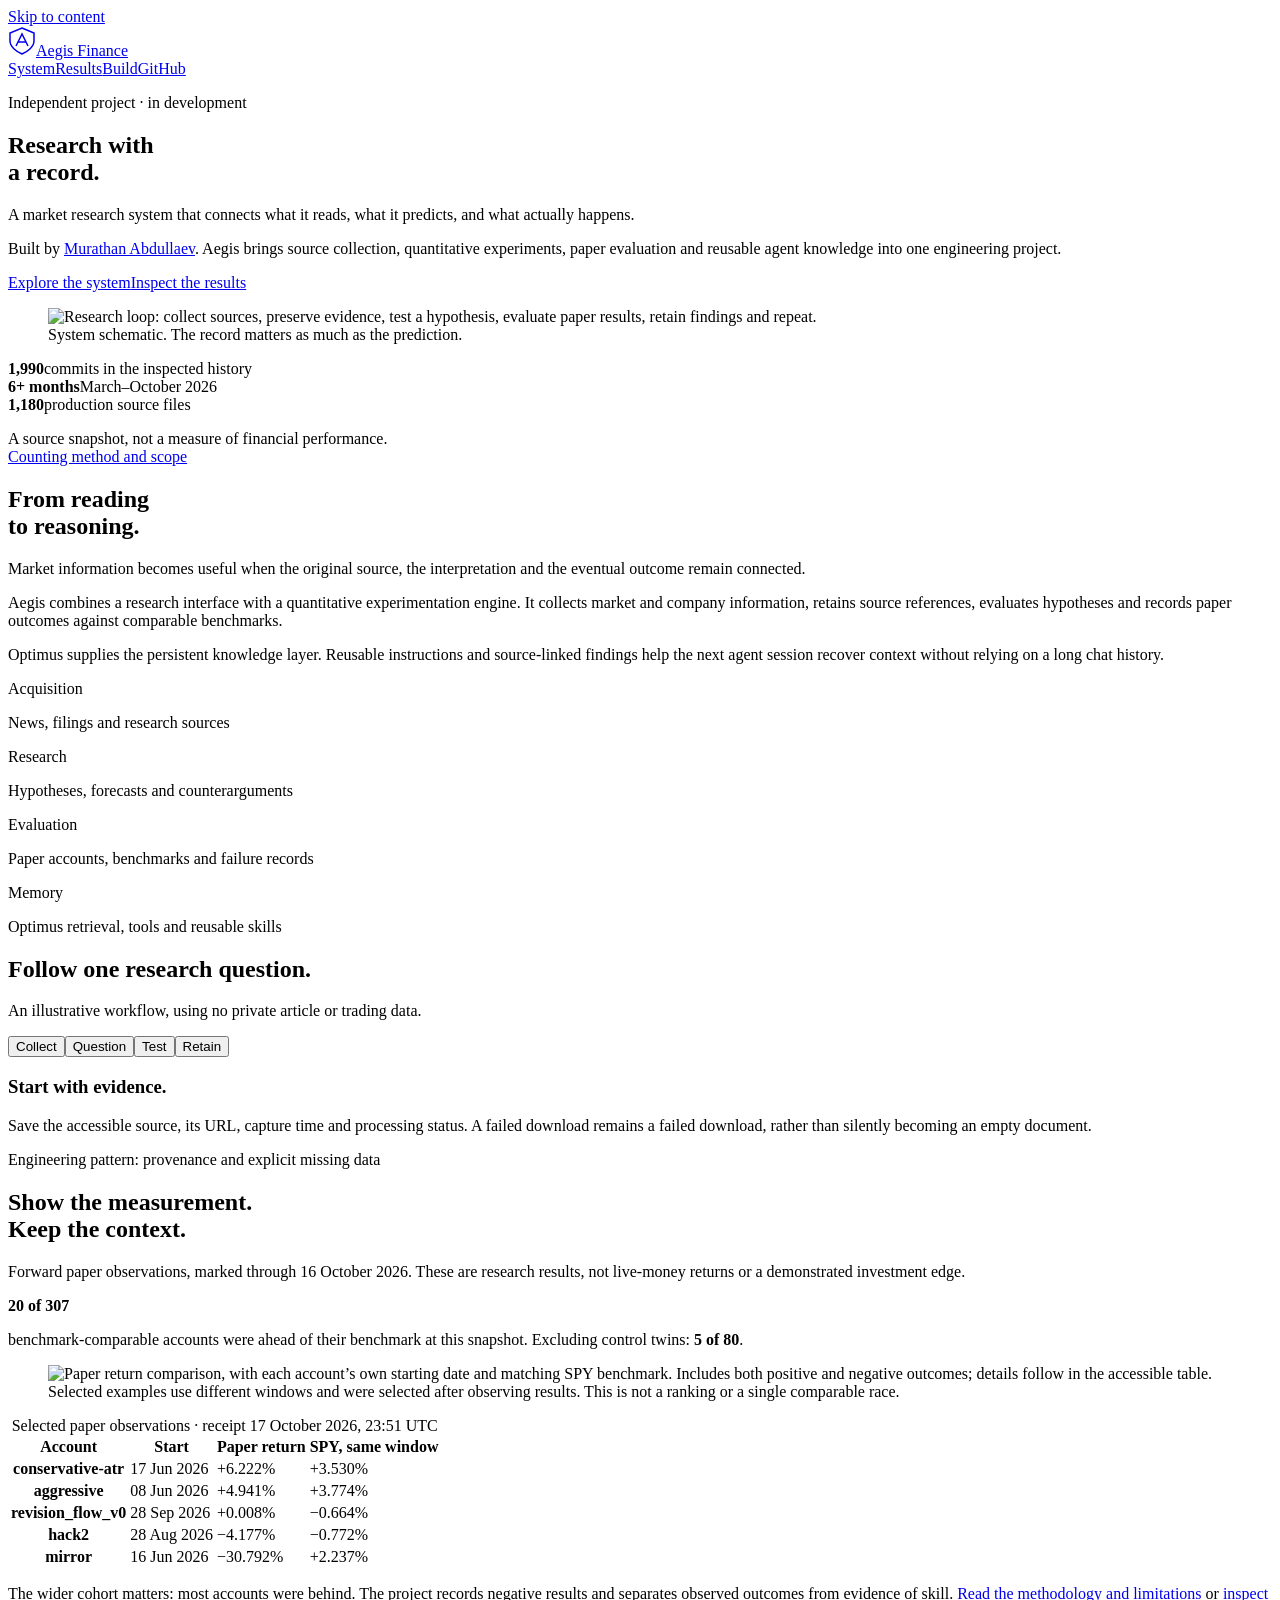
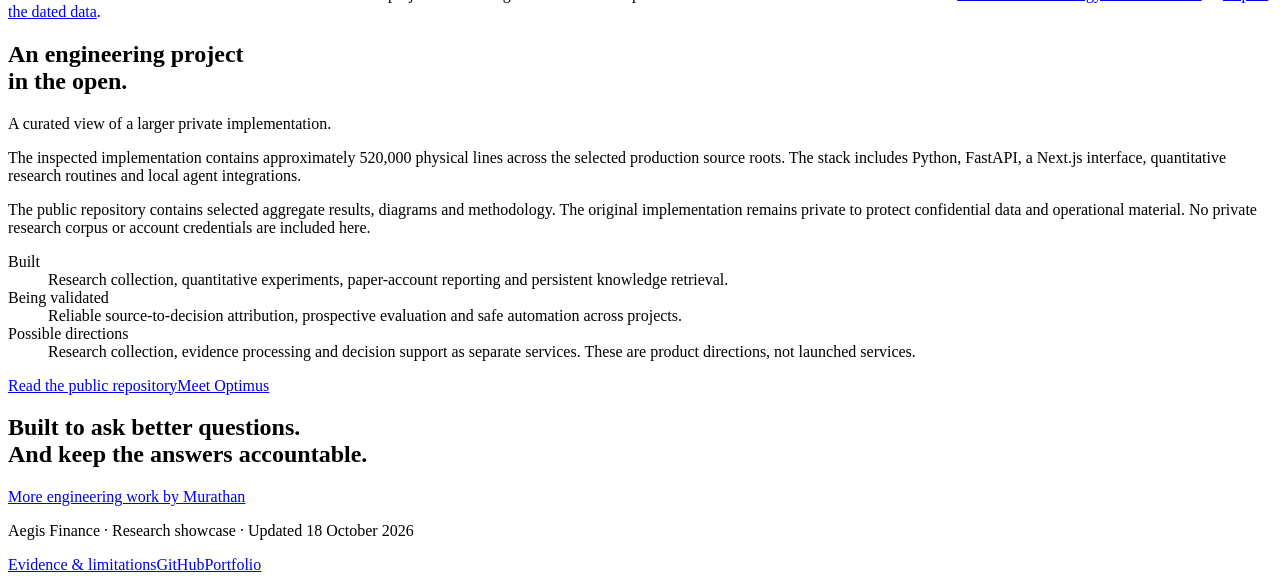
==== public/index.html @ fab700cd "Publish curated Aegis engineering showcase and dated paper evidence" ====
<!doctype html>
<html lang="en">
<head>
  <meta charset="utf-8"><meta name="viewport" content="width=device-width, initial-scale=1">
  <title>Aegis Finance — research with a record</title>
  <meta name="description" content="Aegis Finance is Murathan Abdullaev’s evolving market research platform: source acquisition, quantitative experiments, paper evaluation and reusable agent knowledge.">
  <meta property="og:title" content="Aegis Finance — research with a record">
  <meta property="og:description" content="An independent engineering project connecting market evidence, quantitative experiments and an auditable research memory.">
  <meta property="og:type" content="website"><meta name="theme-color" content="#10283c">
  <link rel="icon" href="/assets/mark.svg" type="image/svg+xml"><link rel="stylesheet" href="/style.css">
  <script src="/app.js" defer></script>
</head>
<body>
<a class="skip" href="#main">Skip to content</a>
<header class="masthead wrap"><a class="wordmark" href="/" aria-label="Aegis Finance home"><svg width="28" height="30" viewBox="0 0 28 30" aria-hidden="true"><path d="M14 2 26 7v8c0 6-7 11-12 13C9 26 2 21 2 15V7Z" fill="none" stroke="currentColor" stroke-width="1.5"/><path d="m8 20 6-12 6 12m-10-4h8" fill="none" stroke="currentColor" stroke-width="1.5"/></svg>Aegis Finance</a><nav aria-label="Main"><a href="#system">System</a><a href="#results">Results</a><a href="#build">Build</a><a href="https://github.com/Murathanx12/AEGIS-FINANCE-SHOWCASE">GitHub</a></nav></header>
<main id="main">
<section class="hero wrap">
  <div class="hero-copy"><p class="status"><span></span>Independent project · in development</p><h1>Research with<br>a record.</h1><p class="lede">A market research system that connects what it reads, what it predicts, and what actually happens.</p><p class="intro">Built by <a href="https://murathan.info">Murathan Abdullaev</a>. Aegis brings source collection, quantitative experiments, paper evaluation and reusable agent knowledge into one engineering project.</p><div class="actions"><a class="button" href="#system">Explore the system</a><a class="text-link" href="#results">Inspect the results</a></div></div>
  <figure class="hero-figure"><img src="/assets/research-loop.svg" alt="Research loop: collect sources, preserve evidence, test a hypothesis, evaluate paper results, retain findings and repeat." width="600" height="540"><figcaption>System schematic. The record matters as much as the prediction.</figcaption></figure>
</section>
<section class="scale wrap" aria-label="Verified development scale"><div><strong>1,990</strong><span>commits in the inspected history</span></div><div><strong>6+ months</strong><span>March–October 2026</span></div><div><strong>1,180</strong><span>production source files</span></div><p>A source snapshot, not a measure of financial performance.<br><a href="/methodology.html#source-scale">Counting method and scope</a></p></section>
<section id="system" class="section wrap system"><div class="section-intro"><h2>From reading<br>to reasoning.</h2><p>Market information becomes useful when the original source, the interpretation and the eventual outcome remain connected.</p></div><div class="system-body"><p>Aegis combines a research interface with a quantitative experimentation engine. It collects market and company information, retains source references, evaluates hypotheses and records paper outcomes against comparable benchmarks.</p><p>Optimus supplies the persistent knowledge layer. Reusable instructions and source-linked findings help the next agent session recover context without relying on a long chat history.</p><div class="layers"><div><span>Acquisition</span><p>News, filings and research sources</p></div><div><span>Research</span><p>Hypotheses, forecasts and counterarguments</p></div><div><span>Evaluation</span><p>Paper accounts, benchmarks and failure records</p></div><div><span>Memory</span><p>Optimus retrieval, tools and reusable skills</p></div></div></div></section>
<section class="walkthrough"><div class="wrap"><div class="section-intro"><h2>Follow one research question.</h2><p>An illustrative workflow, using no private article or trading data.</p></div><div class="workflow"><div class="stage-controls" role="group" aria-label="Explore research stages"><button type="button" data-stage="collect" aria-pressed="true">Collect</button><button type="button" data-stage="question" aria-pressed="false">Question</button><button type="button" data-stage="test" aria-pressed="false">Test</button><button type="button" data-stage="retain" aria-pressed="false">Retain</button></div><div id="stage-content" aria-live="polite"><h3>Start with evidence.</h3><p>Save the accessible source, its URL, capture time and processing status. A failed download remains a failed download, rather than silently becoming an empty document.</p><span class="stage-note">Engineering pattern: provenance and explicit missing data</span></div></div><noscript><p>The workflow continues by forming a falsifiable question, testing it against a benchmark, then retaining both supported findings and failures.</p></noscript></div></section>
<section id="results" class="section wrap results"><div class="section-intro"><h2>Show the measurement.<br>Keep the context.</h2><p>Forward paper observations, marked through 16 October 2026. These are research results, not live-money returns or a demonstrated investment edge.</p></div><div class="results-body"><div class="cohort"><strong>20 of 307</strong><p>benchmark-comparable accounts were ahead of their benchmark at this snapshot. Excluding control twins: <b>5 of 80</b>.</p></div><figure class="chart"><img src="/assets/paper-comparison.svg" width="1000" height="490" alt="Paper return comparison, with each account’s own starting date and matching SPY benchmark. Includes both positive and negative outcomes; details follow in the accessible table."><figcaption>Selected examples use different windows and were selected after observing results. This is not a ranking or a single comparable race.</figcaption></figure><div class="table-scroll" tabindex="0" aria-label="Scrollable paper results"><table><caption>Selected paper observations · receipt 17 October 2026, 23:51 UTC</caption><thead><tr><th scope="col">Account</th><th scope="col">Start</th><th scope="col">Paper return</th><th scope="col">SPY, same window</th></tr></thead><tbody id="result-rows"><tr><th scope="row">conservative-atr</th><td>17 Jun 2026</td><td>+6.222%</td><td>+3.530%</td></tr><tr><th scope="row">aggressive</th><td>08 Jun 2026</td><td>+4.941%</td><td>+3.774%</td></tr><tr><th scope="row">revision_flow_v0</th><td>28 Sep 2026</td><td>+0.008%</td><td>−0.664%</td></tr><tr><th scope="row">hack2</th><td>28 Aug 2026</td><td>−4.177%</td><td>−0.772%</td></tr><tr><th scope="row">mirror</th><td>16 Jun 2026</td><td>−30.792%</td><td>+2.237%</td></tr></tbody></table></div><p class="results-note">The wider cohort matters: most accounts were behind. The project records negative results and separates observed outcomes from evidence of skill. <a href="/methodology.html">Read the methodology and limitations</a> or <a href="/data/results.json">inspect the dated data</a>.</p></div></section>
<section id="build" class="section wrap build"><div class="section-intro"><h2>An engineering project<br>in the open.</h2><p>A curated view of a larger private implementation.</p></div><div class="build-body"><p>The inspected implementation contains approximately 520,000 physical lines across the selected production source roots. The stack includes Python, FastAPI, a Next.js interface, quantitative research routines and local agent integrations.</p><p>The public repository contains selected aggregate results, diagrams and methodology. The original implementation remains private to protect confidential data and operational material. No private research corpus or account credentials are included here.</p><dl><div><dt>Built</dt><dd>Research collection, quantitative experiments, paper-account reporting and persistent knowledge retrieval.</dd></div><div><dt>Being validated</dt><dd>Reliable source-to-decision attribution, prospective evaluation and safe automation across projects.</dd></div><div><dt>Possible directions</dt><dd>Research collection, evidence processing and decision support as separate services. These are product directions, not launched services.</dd></div></dl><div class="actions"><a class="button" href="https://github.com/Murathanx12/AEGIS-FINANCE-SHOWCASE">Read the public repository</a><a class="text-link" href="https://optimus-brain-alpha.vercel.app">Meet Optimus</a></div></div></section>
<section class="closing wrap"><h2>Built to ask better questions.<br>And keep the answers accountable.</h2><a href="https://murathan.info">More engineering work by Murathan</a></section>
</main><footer class="wrap"><p>Aegis Finance · Research showcase · Updated 18 October 2026</p><div><a href="/methodology.html">Evidence &amp; limitations</a><a href="https://github.com/Murathanx12/AEGIS-FINANCE-SHOWCASE">GitHub</a><a href="https://murathan.info">Portfolio</a></div></footer>
</body></html>
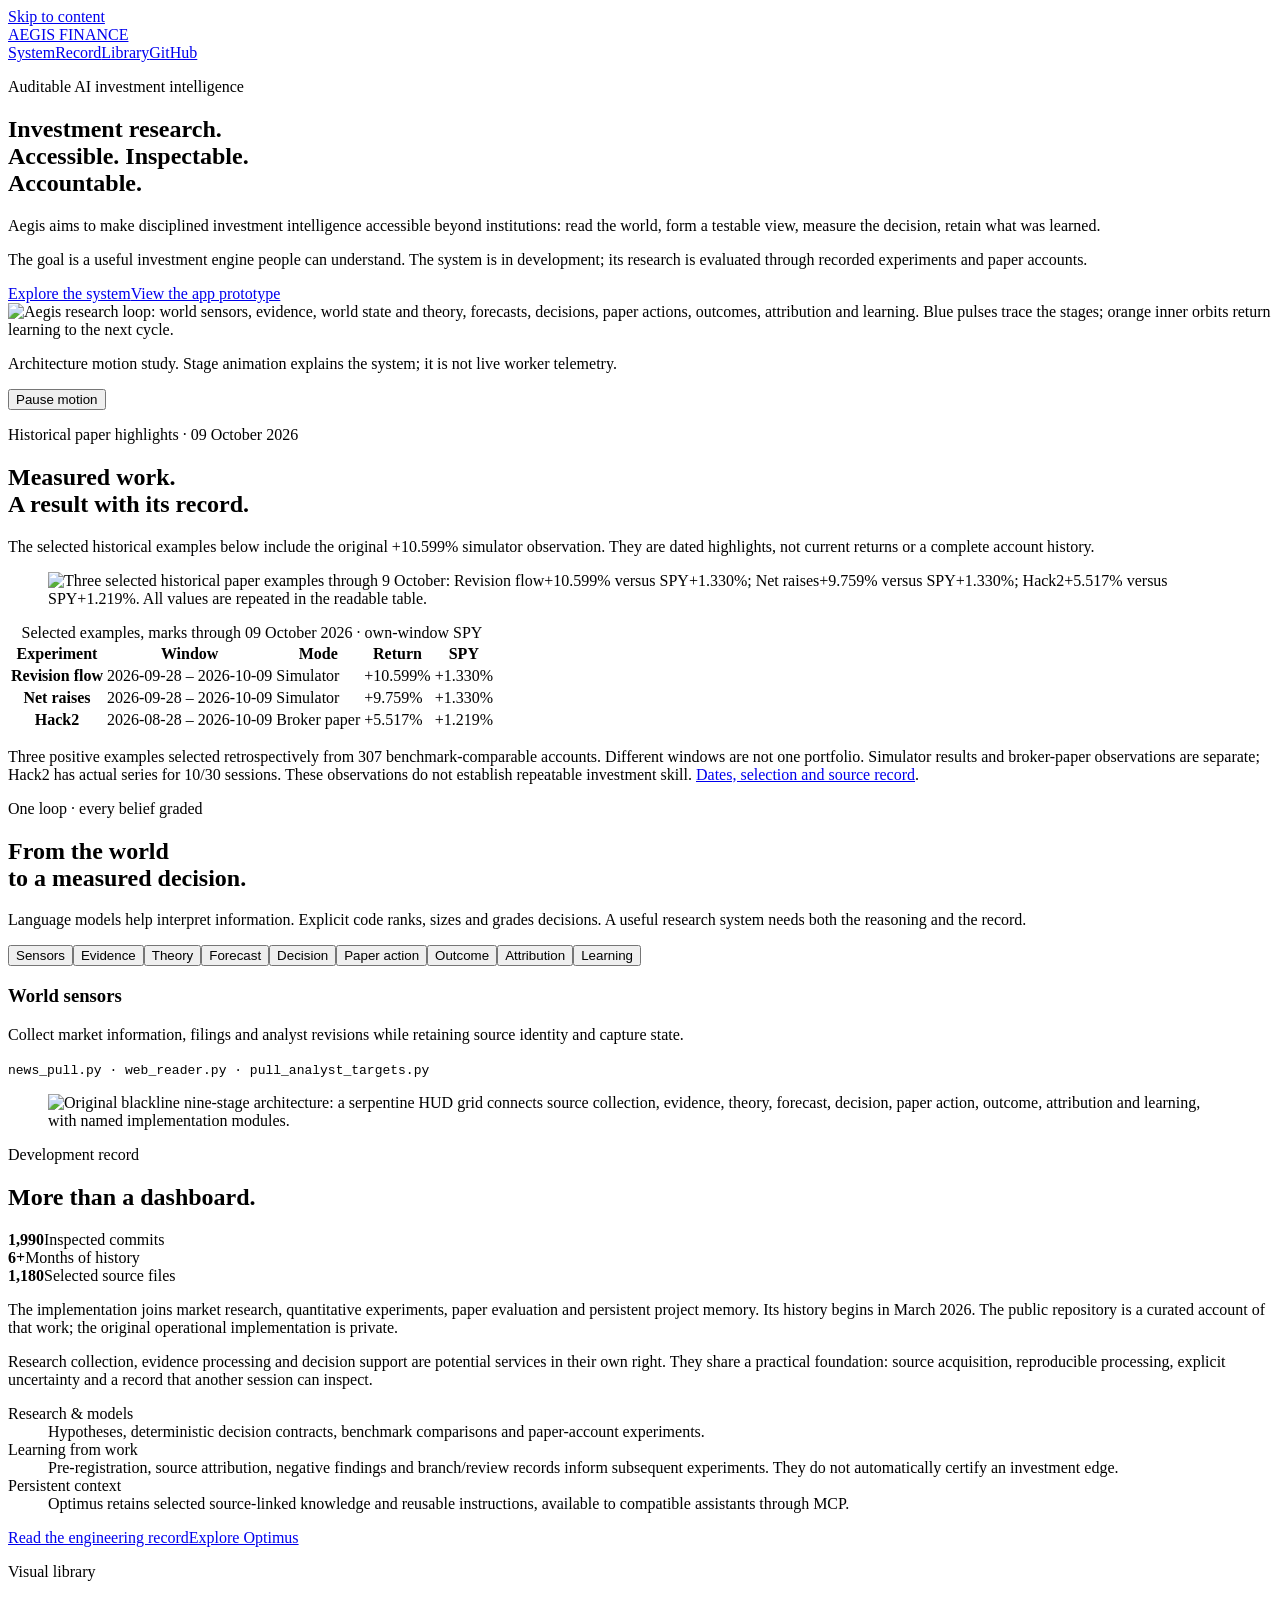
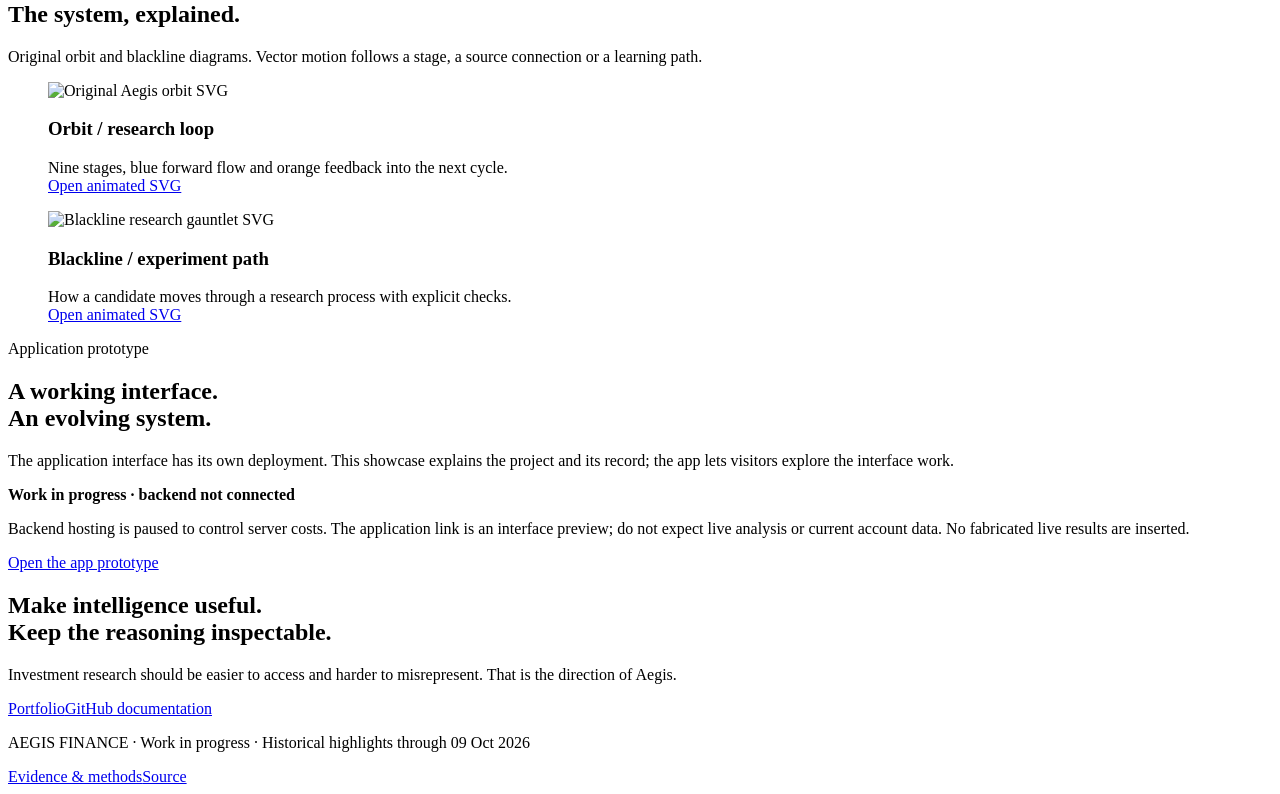
==== commit 036335a9: "Restore original Aegis orbit branding and dated historical highlights" ====
--- a/public/index.html
+++ b/public/index.html
@@ -1,28 +1,9 @@
-<!doctype html>
-<html lang="en">
-<head>
-  <meta charset="utf-8"><meta name="viewport" content="width=device-width, initial-scale=1">
-  <title>Aegis Finance — research with a record</title>
-  <meta name="description" content="Aegis Finance is Murathan Abdullaev’s evolving market research platform: source acquisition, quantitative experiments, paper evaluation and reusable agent knowledge.">
-  <meta property="og:title" content="Aegis Finance — research with a record">
-  <meta property="og:description" content="An independent engineering project connecting market evidence, quantitative experiments and an auditable research memory.">
-  <meta property="og:type" content="website"><meta name="theme-color" content="#10283c">
-  <link rel="icon" href="/assets/mark.svg" type="image/svg+xml"><link rel="stylesheet" href="/style.css">
-  <script src="/app.js" defer></script>
-</head>
-<body>
-<a class="skip" href="#main">Skip to content</a>
-<header class="masthead wrap"><a class="wordmark" href="/" aria-label="Aegis Finance home"><svg width="28" height="30" viewBox="0 0 28 30" aria-hidden="true"><path d="M14 2 26 7v8c0 6-7 11-12 13C9 26 2 21 2 15V7Z" fill="none" stroke="currentColor" stroke-width="1.5"/><path d="m8 20 6-12 6 12m-10-4h8" fill="none" stroke="currentColor" stroke-width="1.5"/></svg>Aegis Finance</a><nav aria-label="Main"><a href="#system">System</a><a href="#results">Results</a><a href="#build">Build</a><a href="https://github.com/Murathanx12/AEGIS-FINANCE-SHOWCASE">GitHub</a></nav></header>
-<main id="main">
-<section class="hero wrap">
-  <div class="hero-copy"><p class="status"><span></span>Independent project · in development</p><h1>Research with<br>a record.</h1><p class="lede">A market research system that connects what it reads, what it predicts, and what actually happens.</p><p class="intro">Built by <a href="https://murathan.info">Murathan Abdullaev</a>. Aegis brings source collection, quantitative experiments, paper evaluation and reusable agent knowledge into one engineering project.</p><div class="actions"><a class="button" href="#system">Explore the system</a><a class="text-link" href="#results">Inspect the results</a></div></div>
-  <figure class="hero-figure"><img src="/assets/research-loop.svg" alt="Research loop: collect sources, preserve evidence, test a hypothesis, evaluate paper results, retain findings and repeat." width="600" height="540"><figcaption>System schematic. The record matters as much as the prediction.</figcaption></figure>
-</section>
-<section class="scale wrap" aria-label="Verified development scale"><div><strong>1,990</strong><span>commits in the inspected history</span></div><div><strong>6+ months</strong><span>March–October 2026</span></div><div><strong>1,180</strong><span>production source files</span></div><p>A source snapshot, not a measure of financial performance.<br><a href="/methodology.html#source-scale">Counting method and scope</a></p></section>
-<section id="system" class="section wrap system"><div class="section-intro"><h2>From reading<br>to reasoning.</h2><p>Market information becomes useful when the original source, the interpretation and the eventual outcome remain connected.</p></div><div class="system-body"><p>Aegis combines a research interface with a quantitative experimentation engine. It collects market and company information, retains source references, evaluates hypotheses and records paper outcomes against comparable benchmarks.</p><p>Optimus supplies the persistent knowledge layer. Reusable instructions and source-linked findings help the next agent session recover context without relying on a long chat history.</p><div class="layers"><div><span>Acquisition</span><p>News, filings and research sources</p></div><div><span>Research</span><p>Hypotheses, forecasts and counterarguments</p></div><div><span>Evaluation</span><p>Paper accounts, benchmarks and failure records</p></div><div><span>Memory</span><p>Optimus retrieval, tools and reusable skills</p></div></div></div></section>
-<section class="walkthrough"><div class="wrap"><div class="section-intro"><h2>Follow one research question.</h2><p>An illustrative workflow, using no private article or trading data.</p></div><div class="workflow"><div class="stage-controls" role="group" aria-label="Explore research stages"><button type="button" data-stage="collect" aria-pressed="true">Collect</button><button type="button" data-stage="question" aria-pressed="false">Question</button><button type="button" data-stage="test" aria-pressed="false">Test</button><button type="button" data-stage="retain" aria-pressed="false">Retain</button></div><div id="stage-content" aria-live="polite"><h3>Start with evidence.</h3><p>Save the accessible source, its URL, capture time and processing status. A failed download remains a failed download, rather than silently becoming an empty document.</p><span class="stage-note">Engineering pattern: provenance and explicit missing data</span></div></div><noscript><p>The workflow continues by forming a falsifiable question, testing it against a benchmark, then retaining both supported findings and failures.</p></noscript></div></section>
-<section id="results" class="section wrap results"><div class="section-intro"><h2>Show the measurement.<br>Keep the context.</h2><p>Forward paper observations, marked through 16 October 2026. These are research results, not live-money returns or a demonstrated investment edge.</p></div><div class="results-body"><div class="cohort"><strong>20 of 307</strong><p>benchmark-comparable accounts were ahead of their benchmark at this snapshot. Excluding control twins: <b>5 of 80</b>.</p></div><figure class="chart"><img src="/assets/paper-comparison.svg" width="1000" height="490" alt="Paper return comparison, with each account’s own starting date and matching SPY benchmark. Includes both positive and negative outcomes; details follow in the accessible table."><figcaption>Selected examples use different windows and were selected after observing results. This is not a ranking or a single comparable race.</figcaption></figure><div class="table-scroll" tabindex="0" aria-label="Scrollable paper results"><table><caption>Selected paper observations · receipt 17 October 2026, 23:51 UTC</caption><thead><tr><th scope="col">Account</th><th scope="col">Start</th><th scope="col">Paper return</th><th scope="col">SPY, same window</th></tr></thead><tbody id="result-rows"><tr><th scope="row">conservative-atr</th><td>17 Jun 2026</td><td>+6.222%</td><td>+3.530%</td></tr><tr><th scope="row">aggressive</th><td>08 Jun 2026</td><td>+4.941%</td><td>+3.774%</td></tr><tr><th scope="row">revision_flow_v0</th><td>28 Sep 2026</td><td>+0.008%</td><td>−0.664%</td></tr><tr><th scope="row">hack2</th><td>28 Aug 2026</td><td>−4.177%</td><td>−0.772%</td></tr><tr><th scope="row">mirror</th><td>16 Jun 2026</td><td>−30.792%</td><td>+2.237%</td></tr></tbody></table></div><p class="results-note">The wider cohort matters: most accounts were behind. The project records negative results and separates observed outcomes from evidence of skill. <a href="/methodology.html">Read the methodology and limitations</a> or <a href="/data/results.json">inspect the dated data</a>.</p></div></section>
-<section id="build" class="section wrap build"><div class="section-intro"><h2>An engineering project<br>in the open.</h2><p>A curated view of a larger private implementation.</p></div><div class="build-body"><p>The inspected implementation contains approximately 520,000 physical lines across the selected production source roots. The stack includes Python, FastAPI, a Next.js interface, quantitative research routines and local agent integrations.</p><p>The public repository contains selected aggregate results, diagrams and methodology. The original implementation remains private to protect confidential data and operational material. No private research corpus or account credentials are included here.</p><dl><div><dt>Built</dt><dd>Research collection, quantitative experiments, paper-account reporting and persistent knowledge retrieval.</dd></div><div><dt>Being validated</dt><dd>Reliable source-to-decision attribution, prospective evaluation and safe automation across projects.</dd></div><div><dt>Possible directions</dt><dd>Research collection, evidence processing and decision support as separate services. These are product directions, not launched services.</dd></div></dl><div class="actions"><a class="button" href="https://github.com/Murathanx12/AEGIS-FINANCE-SHOWCASE">Read the public repository</a><a class="text-link" href="https://optimus-brain-alpha.vercel.app">Meet Optimus</a></div></div></section>
-<section class="closing wrap"><h2>Built to ask better questions.<br>And keep the answers accountable.</h2><a href="https://murathan.info">More engineering work by Murathan</a></section>
-</main><footer class="wrap"><p>Aegis Finance · Research showcase · Updated 18 October 2026</p><div><a href="/methodology.html">Evidence &amp; limitations</a><a href="https://github.com/Murathanx12/AEGIS-FINANCE-SHOWCASE">GitHub</a><a href="https://murathan.info">Portfolio</a></div></footer>
-</body></html>
+<!doctype html><html lang="en"><head><meta charset="utf-8"><meta name="viewport" content="width=device-width,initial-scale=1"><title>Aegis Finance — auditable AI investment intelligence</title><meta name="description" content="Aegis Finance: making investment intelligence more accessible through source-linked research, explicit decisions and measured paper experiments. Explore the system, historical highlights and development record."><meta name="theme-color" content="#000000"><meta property="og:title" content="Aegis Finance — auditable AI investment intelligence"><meta property="og:description" content="One research loop. Every belief graded. Explore the system, historical paper highlights and engineering record."><link rel="icon" href="/assets/mark.svg" type="image/svg+xml"><link rel="stylesheet" href="/style.css"><script src="/app.js" defer></script></head><body><a class="skip" href="#main">Skip to content</a><header class="masthead wrap"><a class="wordmark" href="/">AEGIS FINANCE</a><nav aria-label="Main"><a href="#system">System</a><a href="#record">Record</a><a href="#library">Library</a><a href="https://github.com/Murathanx12/AEGIS-FINANCE-SHOWCASE">GitHub</a></nav></header><main id="main">
+<section class="intro wrap"><div><p class="eyebrow">Auditable AI investment intelligence</p><h1>Investment research.<br>Accessible. Inspectable.<br>Accountable.</h1></div><div class="summary"><p>Aegis aims to make disciplined investment intelligence accessible beyond institutions: read the world, form a testable view, measure the decision, retain what was learned.</p><p>The goal is a useful investment engine people can understand. The system is in development; its research is evaluated through recorded experiments and paper accounts.</p><div class="links"><a class="primary" href="#system">Explore the system</a><a class="plain" href="#app">View the app prototype</a></div></div></section>
+<section class="wrap graphic" aria-label="Original Aegis orbit"><div id="orbit-host"><img src="/assets/aegis-orbit.svg" width="1200" height="1000" alt="Aegis research loop: world sensors, evidence, world state and theory, forecasts, decisions, paper actions, outcomes, attribution and learning. Blue pulses trace the stages; orange inner orbits return learning to the next cycle."></div><div class="graphic-control"><p>Architecture motion study. Stage animation explains the system; it is not live worker telemetry.</p><button id="motion-toggle" type="button" aria-pressed="false">Pause motion</button></div></section>
+<section id="highlights" class="section wrap"><div class="section-head"><div><p class="eyebrow">Historical paper highlights · 09 October 2026</p><h2>Measured work.<br>A result with its record.</h2></div><p>The selected historical examples below include the original +10.599% simulator observation. They are dated highlights, not current returns or a complete account history.</p></div><figure class="graphic scroll-graphic" tabindex="0" aria-label="Historical results graphic, scroll horizontally on small screens"><img src="/assets/historical-highlights.svg" width="1200" height="470" alt="Three selected historical paper examples through 9 October: Revision flow+10.599% versus SPY+1.330%; Net raises+9.759% versus SPY+1.330%; Hack2+5.517% versus SPY+1.219%. All values are repeated in the readable table."></figure><div class="data-table" tabindex="0" aria-label="Historical results table"><table><caption>Selected examples, marks through 09 October 2026 · own-window SPY</caption><thead><tr><th scope="col">Experiment</th><th scope="col">Window</th><th scope="col">Mode</th><th scope="col">Return</th><th scope="col">SPY</th></tr></thead><tbody id="result-rows"><tr><th scope="row">Revision flow</th><td>2026-09-28 – 2026-10-09</td><td>Simulator</td><td>+10.599%</td><td>+1.330%</td></tr><tr><th scope="row">Net raises</th><td>2026-09-28 – 2026-10-09</td><td>Simulator</td><td>+9.759%</td><td>+1.330%</td></tr><tr><th scope="row">Hack2</th><td>2026-08-28 – 2026-10-09</td><td>Broker paper</td><td>+5.517%</td><td>+1.219%</td></tr></tbody></table></div><p class="fine">Three positive examples selected retrospectively from 307 benchmark-comparable accounts. Different windows are not one portfolio. Simulator results and broker-paper observations are separate; Hack2 has actual series for 10/30 sessions. These observations do not establish repeatable investment skill. <a href="/methodology.html">Dates, selection and source record</a>.</p></section>
+<section id="system" class="section wrap"><div class="section-head"><div><p class="eyebrow">One loop · every belief graded</p><h2>From the world<br>to a measured decision.</h2></div><p>Language models help interpret information. Explicit code ranks, sizes and grades decisions. A useful research system needs both the reasoning and the record.</p></div><div class="stages" role="group" aria-label="Explore research stages"><button data-stage="sensors" aria-pressed="true">Sensors</button><button data-stage="evidence" aria-pressed="false">Evidence</button><button data-stage="theory" aria-pressed="false">Theory</button><button data-stage="forecast" aria-pressed="false">Forecast</button><button data-stage="decision" aria-pressed="false">Decision</button><button data-stage="paper" aria-pressed="false">Paper action</button><button data-stage="outcome" aria-pressed="false">Outcome</button><button data-stage="attribution" aria-pressed="false">Attribution</button><button data-stage="learning" aria-pressed="false">Learning</button></div><div class="stage-detail" aria-live="polite"><h3 id="stage-title">World sensors</h3><p id="stage-body">Collect market information, filings and analyst revisions while retaining source identity and capture state.</p><code id="stage-code">news_pull.py · web_reader.py · pull_analyst_targets.py</code></div><figure class="graphic scroll-graphic" tabindex="0" aria-label="Detailed architecture diagram, scroll horizontally"><img src="/assets/aegis-pipeline.svg" width="1200" height="1060" loading="lazy" alt="Original blackline nine-stage architecture: a serpentine HUD grid connects source collection, evidence, theory, forecast, decision, paper action, outcome, attribution and learning, with named implementation modules."></figure></section>
+<section id="record" class="section wrap split"><div><p class="eyebrow">Development record</p><h2>More than a dashboard.</h2><div class="metrics"><div><strong>1,990</strong><span>Inspected commits</span></div><div><strong>6+</strong><span>Months of history</span></div><div><strong>1,180</strong><span>Selected source files</span></div></div></div><div class="copy"><p>The implementation joins market research, quantitative experiments, paper evaluation and persistent project memory. Its history begins in March 2026. The public repository is a curated account of that work; the original operational implementation is private.</p><p>Research collection, evidence processing and decision support are potential services in their own right. They share a practical foundation: source acquisition, reproducible processing, explicit uncertainty and a record that another session can inspect.</p><dl class="milestones"><div><dt>Research &amp; models</dt><dd>Hypotheses, deterministic decision contracts, benchmark comparisons and paper-account experiments.</dd></div><div><dt>Learning from work</dt><dd>Pre-registration, source attribution, negative findings and branch/review records inform subsequent experiments. They do not automatically certify an investment edge.</dd></div><div><dt>Persistent context</dt><dd>Optimus retains selected source-linked knowledge and reusable instructions, available to compatible assistants through MCP.</dd></div></dl><div class="links"><a class="primary" href="https://github.com/Murathanx12/AEGIS-FINANCE-SHOWCASE">Read the engineering record</a><a class="plain" href="https://optimus-brain-alpha.vercel.app">Explore Optimus</a></div></div></section>
+<section id="library" class="section wrap"><div class="section-head"><div><p class="eyebrow">Visual library</p><h2>The system, explained.</h2></div><p>Original orbit and blackline diagrams. Vector motion follows a stage, a source connection or a learning path.</p></div><div class="library"><figure><img src="/assets/aegis-orbit.svg" width="1200" height="1000" loading="lazy" alt="Original Aegis orbit SVG"><h3>Orbit / research loop</h3><figcaption>Nine stages, blue forward flow and orange feedback into the next cycle.</figcaption><a href="/assets/aegis-orbit.svg">Open animated SVG</a></figure><figure><img src="/assets/aegis-gauntlet.svg" width="1200" height="666" loading="lazy" alt="Blackline research gauntlet SVG"><h3>Blackline / experiment path</h3><figcaption>How a candidate moves through a research process with explicit checks.</figcaption><a href="/assets/aegis-gauntlet.svg">Open animated SVG</a></figure></div></section>
+<section id="app" class="section wrap split"><div><p class="eyebrow">Application prototype</p><h2>A working interface.<br>An evolving system.</h2></div><div class="copy"><p>The application interface has its own deployment. This showcase explains the project and its record; the app lets visitors explore the interface work.</p><div class="app-status"><strong>Work in progress · backend not connected</strong><p>Backend hosting is paused to control server costs. The application link is an interface preview; do not expect live analysis or current account data. No fabricated live results are inserted.</p><div class="links"><a class="primary" href="https://aegis-finance-six.vercel.app">Open the app prototype</a></div></div></div></section>
+<section class="closing wrap"><h2>Make intelligence useful.<br>Keep the reasoning inspectable.</h2><p>Investment research should be easier to access and harder to misrepresent. That is the direction of Aegis.</p><div class="links"><a class="plain" href="https://murathan.info">Portfolio</a><a class="plain" href="https://github.com/Murathanx12/AEGIS-FINANCE-SHOWCASE">GitHub documentation</a></div></section></main><footer class="wrap"><p>AEGIS FINANCE · Work in progress · Historical highlights through 09 Oct 2026</p><div><a href="/methodology.html">Evidence &amp; methods</a><a href="https://github.com/Murathanx12/AEGIS-FINANCE-SHOWCASE">Source</a></div></footer></body></html>
